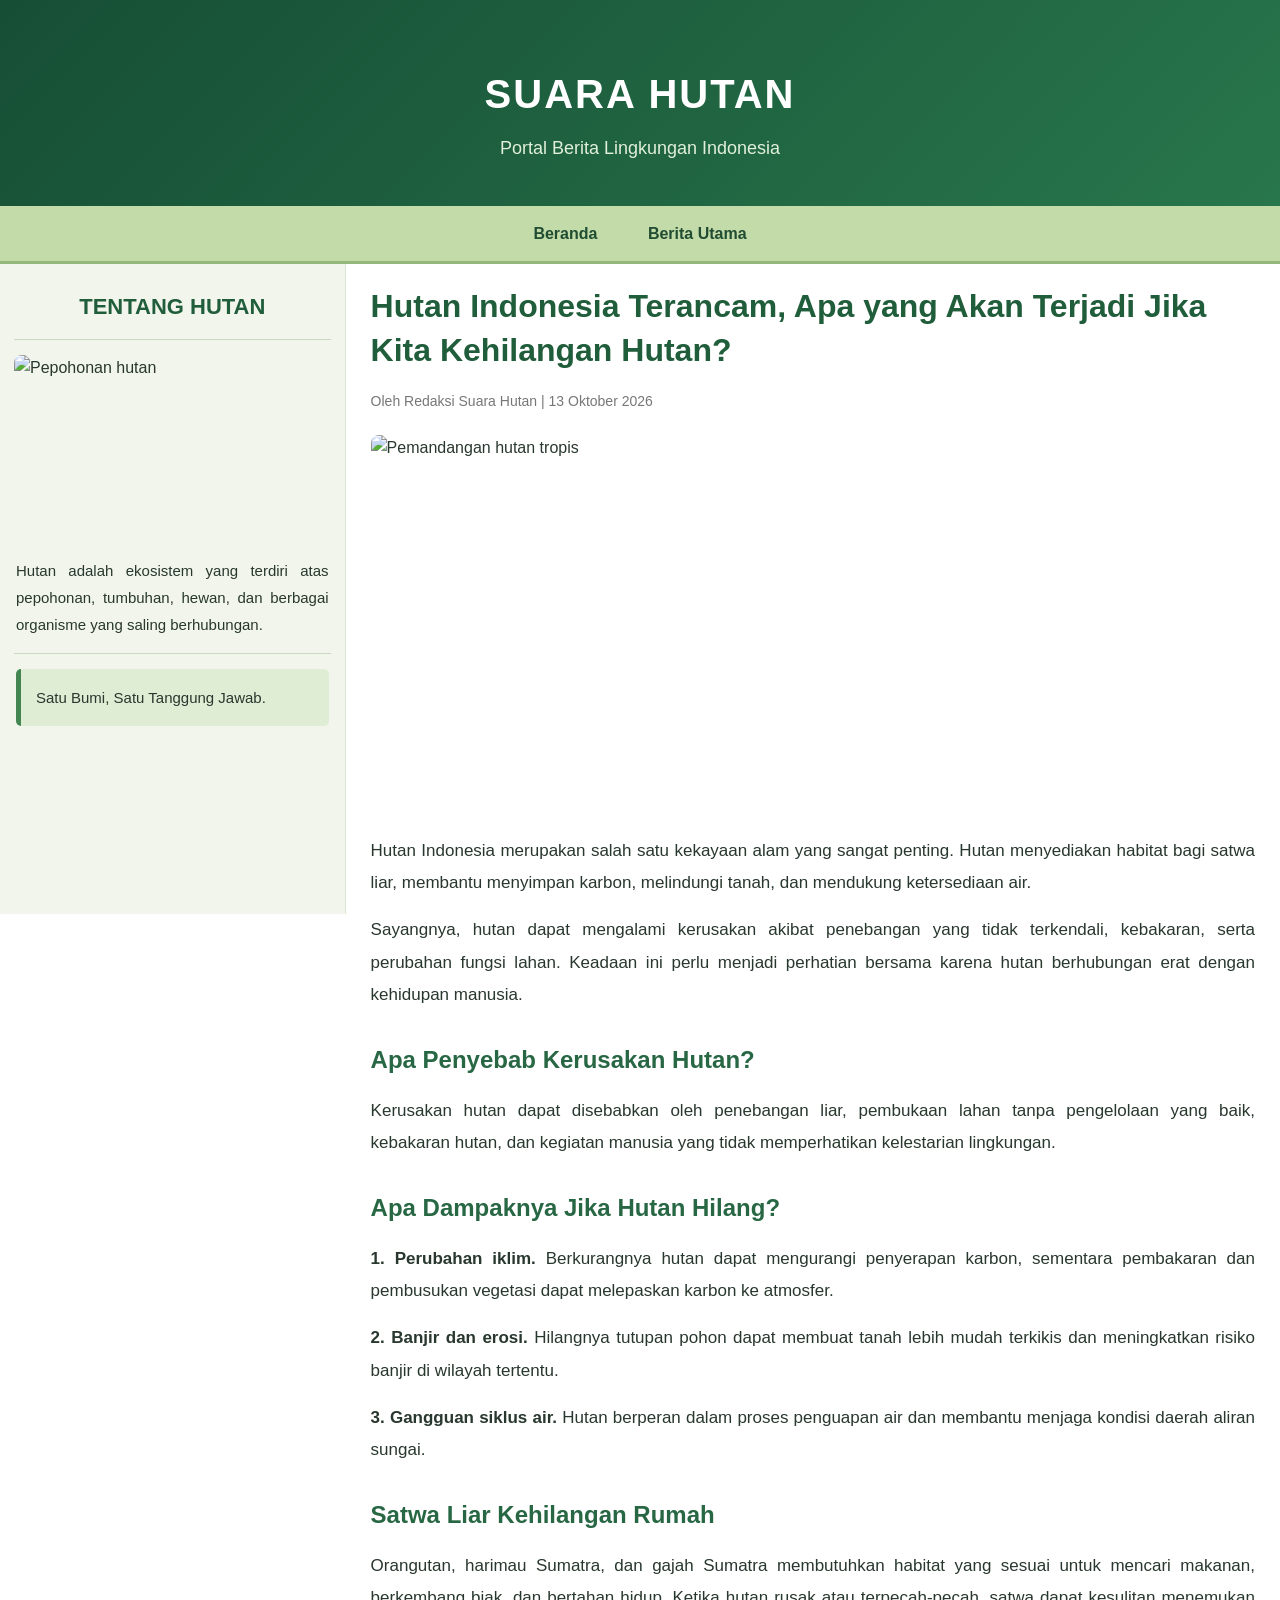
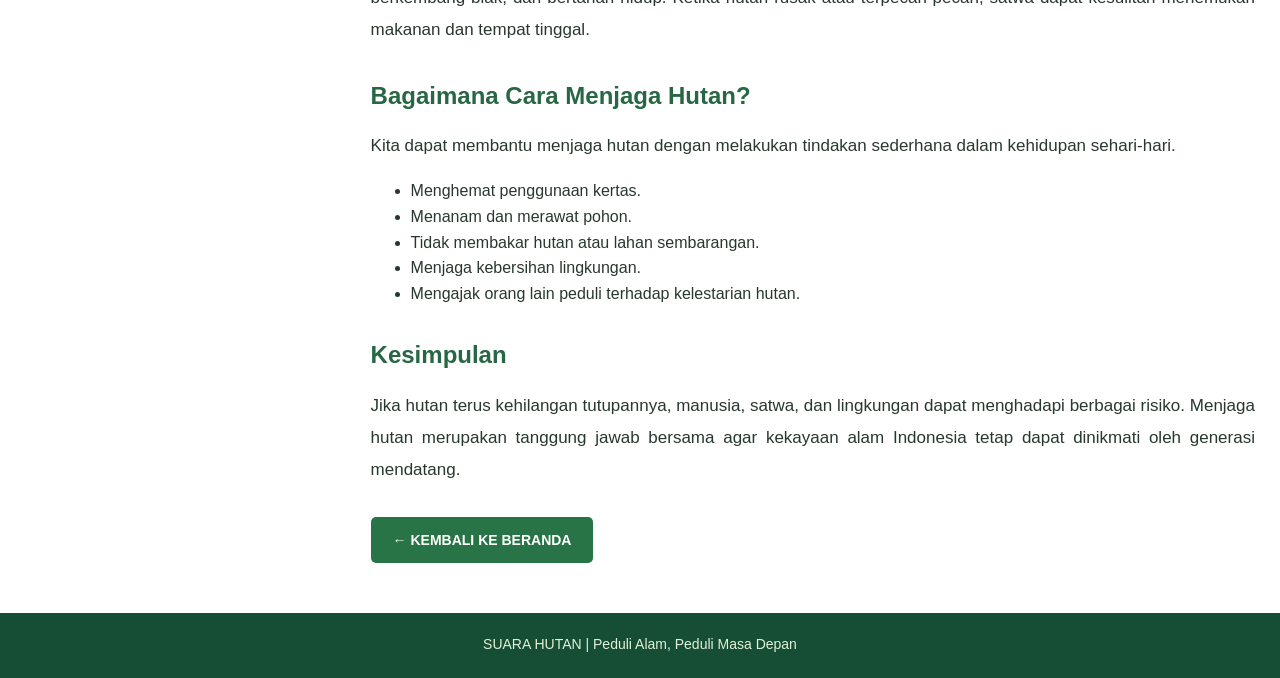
==== berita.html @ 2394ea95 "Add files via upload" ====
<!DOCTYPE html>
<html lang="id">
<head>
    <meta charset="UTF-8">
    <meta name="viewport" content="width=device-width, initial-scale=1.0">
    <title>Berita Hutan Indonesia - Suara Hutan</title>
    <link rel="stylesheet" href="style.css">
</head>
<body>

    <div class="kontainer">

        <div class="header">
            <h1>SUARA HUTAN</h1>
            <p>Portal Berita Lingkungan Indonesia</p>
        </div>

        <div class="menu">
            <a href="index.html">Beranda</a>
            <a href="berita.html">Berita Utama</a>
        </div>

        <div class="kiri">
            <h3 class="admin">TENTANG HUTAN</h3>
            <hr>

            <img class="samping"
            src="gambar/hutan-paling-tua-indonesia.avif"
            alt="Pepohonan hutan">

            <p>
                Hutan adalah ekosistem yang terdiri atas pepohonan,
                tumbuhan, hewan, dan berbagai organisme yang saling
                berhubungan.
            </p>

            <hr>

            <p class="pesan">
                Satu Bumi, Satu Tanggung Jawab.
            </p>

        </div>

        <div class="kanan">
            <h2>Hutan Indonesia Terancam, Apa yang Akan Terjadi Jika Kita Kehilangan Hutan?</h2>

            <p class="tanggal">
                Oleh Redaksi Suara Hutan | 13 Oktober 2026
            </p>

            <img class="gambar-besar"
            src="gambar/Hutan_2.jpg"
            alt="Pemandangan hutan tropis">

            <p>
                Hutan Indonesia merupakan salah satu kekayaan alam
                yang sangat penting. Hutan menyediakan habitat bagi
                satwa liar, membantu menyimpan karbon, melindungi
                tanah, dan mendukung ketersediaan air.
            </p>

            <p>
                Sayangnya, hutan dapat mengalami kerusakan akibat
                penebangan yang tidak terkendali, kebakaran, serta
                perubahan fungsi lahan. Keadaan ini perlu menjadi
                perhatian bersama karena hutan berhubungan erat
                dengan kehidupan manusia.
            </p>

            <h3 id="penyebab">Apa Penyebab Kerusakan Hutan?</h3>

            <p>
                Kerusakan hutan dapat disebabkan oleh penebangan
                liar, pembukaan lahan tanpa pengelolaan yang baik,
                kebakaran hutan, dan kegiatan manusia yang tidak
                memperhatikan kelestarian lingkungan.
            </p>

            <h3 id="dampak">Apa Dampaknya Jika Hutan Hilang?</h3>

            <p>
                <b>1. Perubahan iklim.</b> Berkurangnya hutan dapat
                mengurangi penyerapan karbon, sementara pembakaran
                dan pembusukan vegetasi dapat melepaskan karbon
                ke atmosfer.
            </p>

            <p>
                <b>2. Banjir dan erosi.</b> Hilangnya tutupan pohon
                dapat membuat tanah lebih mudah terkikis dan
                meningkatkan risiko banjir di wilayah tertentu.
            </p>

            <p>
                <b>3. Gangguan siklus air.</b> Hutan berperan dalam
                proses penguapan air dan membantu menjaga kondisi
                daerah aliran sungai.
            </p>

            <h3 id="satwa">Satwa Liar Kehilangan Rumah</h3>

            <p>
                Orangutan, harimau Sumatra, dan gajah Sumatra
                membutuhkan habitat yang sesuai untuk mencari
                makanan, berkembang biak, dan bertahan hidup.
                Ketika hutan rusak atau terpecah-pecah, satwa
                dapat kesulitan menemukan makanan dan tempat tinggal.
            </p>

            <h3 id="solusi">Bagaimana Cara Menjaga Hutan?</h3>

            <p>
                Kita dapat membantu menjaga hutan dengan melakukan
                tindakan sederhana dalam kehidupan sehari-hari.
            </p>

            <ul>
                <li>Menghemat penggunaan kertas.</li>
                <li>Menanam dan merawat pohon.</li>
                <li>Tidak membakar hutan atau lahan sembarangan.</li>
                <li>Menjaga kebersihan lingkungan.</li>
                <li>Mengajak orang lain peduli terhadap kelestarian hutan.</li>
            </ul>

            <h3>Kesimpulan</h3>

            <p>
                Jika hutan terus kehilangan tutupannya, manusia,
                satwa, dan lingkungan dapat menghadapi berbagai
                risiko. Menjaga hutan merupakan tanggung jawab
                bersama agar kekayaan alam Indonesia tetap dapat
                dinikmati oleh generasi mendatang.
            </p>

            <a class="tombol" href="index.html">
                ← KEMBALI KE BERANDA
            </a>
        </div>

        <div class="footer">
            <p>SUARA HUTAN | Peduli Alam, Peduli Masa Depan</p>
        </div>

    </div>

</body>
</html>
---- style.css ----
* {
    box-sizing: border-box;
}

body {
    background-color: #eef2e8;
    font-family: Arial, Helvetica, sans-serif;
    margin: 0;
    padding: 0;
    color: #29382e;
    line-height: 1.6;
}

.kontainer {
    background-color: white;
    width: 100%;
    max-width: none;
    margin: 0 auto;
    overflow: hidden;
    min-height: 100vh;
    box-shadow: 0 0 20px rgba(28, 65, 42, 0.10);
}

.header {
    width: 100%;
    min-height: 190px;
    background: linear-gradient(135deg, #164e35, #28764b);
    float: left;
    text-align: center;
    color: white;
    padding: 25px 15px;
}

.header h1 {
    padding-top: 10px;
    margin-bottom: 5px;
    font-size: 40px;
    letter-spacing: 2px;
}

.header p {
    text-align: center;
    color: #e1f0d9;
    font-size: 18px;
    margin-top: 8px;
}

.menu {
    width: 100%;
    min-height: 55px;
    background-color: #c3dba8;
    float: left;
    text-align: center;
    line-height: 55px;
    border-bottom: 3px solid #94b87b;
}

.menu a {
    display: inline-block;
    color: #204c32;
    text-decoration: none;
    font-weight: bold;
    margin: 0 18px;
    padding: 0 5px;
    transition: 0.3s;
}

.menu a:hover {
    color: #ffffff;
    background-color: #34764a;
}

.kiri {
    width: 27%;
    min-height: 650px;
    background-color: #f1f5eb;
    float: left;
    padding: 15px 14px 25px;
    border-right: 1px solid #dce7d3;
}

.kiri h3 {
    color: #205d3b;
    font-size: 22px;
    text-align: center;
    margin-top: 10px;
    margin-bottom: 15px;
}

.kiri h4 {
    margin: 15px 2px 8px;
    color: #286744;
    font-size: 18px;
}

.admin {
    font-family: Arial, Helvetica, sans-serif;
    text-align: center;
}

.kiri hr {
    border: 0;
    border-top: 1px solid #c9d9bf;
    margin: 15px 0;
}

img.samping {
    width: 100%;
    height: 190px;
    object-fit: cover;
    margin: 12px auto;
    display: block;
    border-radius: 8px;
}

.kiri p {
    text-align: justify;
    margin: 12px 2px;
    font-size: 15px;
    line-height: 1.8;
}

.kiri ul {
    padding-left: 25px;
    margin-right: 5px;
}

.kiri li {
    margin-bottom: 12px;
    font-size: 15px;
}

.kiri li a {
    color: #286744;
    text-decoration: none;
    transition: 0.2s;
}

.kiri li a:hover {
    color: #b66a24;
    text-decoration: underline;
}

.pesan {
    background-color: #e0edd5;
    padding: 15px;
    border-left: 5px solid #438653;
    border-radius: 5px;
    margin: 15px 0;
}

.kanan {
    width: 73%;
    min-height: 650px;
    background-color: #ffffff;
    float: left;
    padding: 10px 25px 35px;
}

.kanan h2 {
    color: #205d3b;
    font-size: 32px;
    line-height: 1.4;
    margin: 10px 0 15px;
}

.kanan h3 {
    text-align: left;
    color: #286744;
    font-size: 24px;
    margin: 30px 0 12px;
}

.kanan p {
    text-align: justify;
    margin: 15px 0;
    font-size: 17px;
    line-height: 1.9;
}

.kanan a {
    color: #287442;
    text-decoration: none;
}

.kanan a:hover {
    color: #b66a24;
    text-decoration: underline;
}

.label {
    display: inline-block;
    background-color: #e5efd9;
    color: #245c38;
    font-size: 13px;
    font-weight: bold;
    padding: 8px 14px;
    margin: 15px 0 8px;
    border-radius: 4px;
    letter-spacing: 0.5px;
}

.tanggal {
    color: #777777;
    font-size: 14px !important;
}

img.berita {
    width: 30%;
    max-width: 300px;
    height: 190px;
    object-fit: cover;
    float: left;
    margin: 8px 20px 12px 0;
    border-radius: 8px;
}

img.gambar-besar {
    width: 100%;
    max-width: 100%;
    height: 380px;
    object-fit: cover;
    display: block;
    margin: 20px auto;
    border-radius: 8px;
}

.tombol {
    display: inline-block;
    background-color: #287447;
    color: white !important;
    padding: 12px 22px;
    margin: 15px 0;
    font-size: 14px;
    font-weight: bold;
    text-decoration: none !important;
    border-radius: 5px;
    transition: 0.3s;
}

.tombol:hover {
    background-color: #174526;
    transform: translateY(-2px);
}

.footer {
    width: 100%;
    min-height: 65px;
    background-color: #164e35;
    float: left;
    color: white;
    text-align: center;
    padding: 10px 15px;
}

.footer p {
    font-size: 14px;
    text-align: center;
    padding: 5px;
    margin: 5px;
    color: #e1f0d9;
}

@media screen and (max-width: 900px) {
    .kiri {
        width: 30%;
    }

    .kanan {
        width: 70%;
        padding: 10px 18px 30px;
    }

    .kanan h2 {
        font-size: 27px;
    }

    img.gambar-besar {
        height: 300px;
    }

    .menu a {
        margin: 0 10px;
    }
}

@media screen and (max-width: 600px) {
    .header {
        min-height: 150px;
        padding: 20px 10px;
    }

    .header h1 {
        font-size: 28px;
        letter-spacing: 1px;
    }

    .header p {
        font-size: 15px;
    }

    .menu {
        line-height: normal;
        padding: 10px 5px;
    }

    .menu a {
        margin: 4px;
        padding: 7px;
        font-size: 13px;
    }

    .kiri,
    .kanan {
        width: 100%;
        float: left;
        min-height: auto;
    }

    .kiri {
        border-right: none;
        border-bottom: 1px solid #dce7d3;
        padding: 15px 20px;
    }

    .kanan {
        padding: 15px 18px 30px;
    }

    .kanan h2 {
        font-size: 25px;
    }

    .kanan h3 {
        font-size: 21px;
    }

    .kanan p {
        font-size: 15px;
    }

    img.samping {
        max-width: 400px;
        height: 200px;
    }

    img.berita {
        width: 100%;
        max-width: 100%;
        height: 220px;
        float: none;
        margin: 10px 0;
    }

    img.gambar-besar {
        width: 100%;
        height: auto;
    }
}
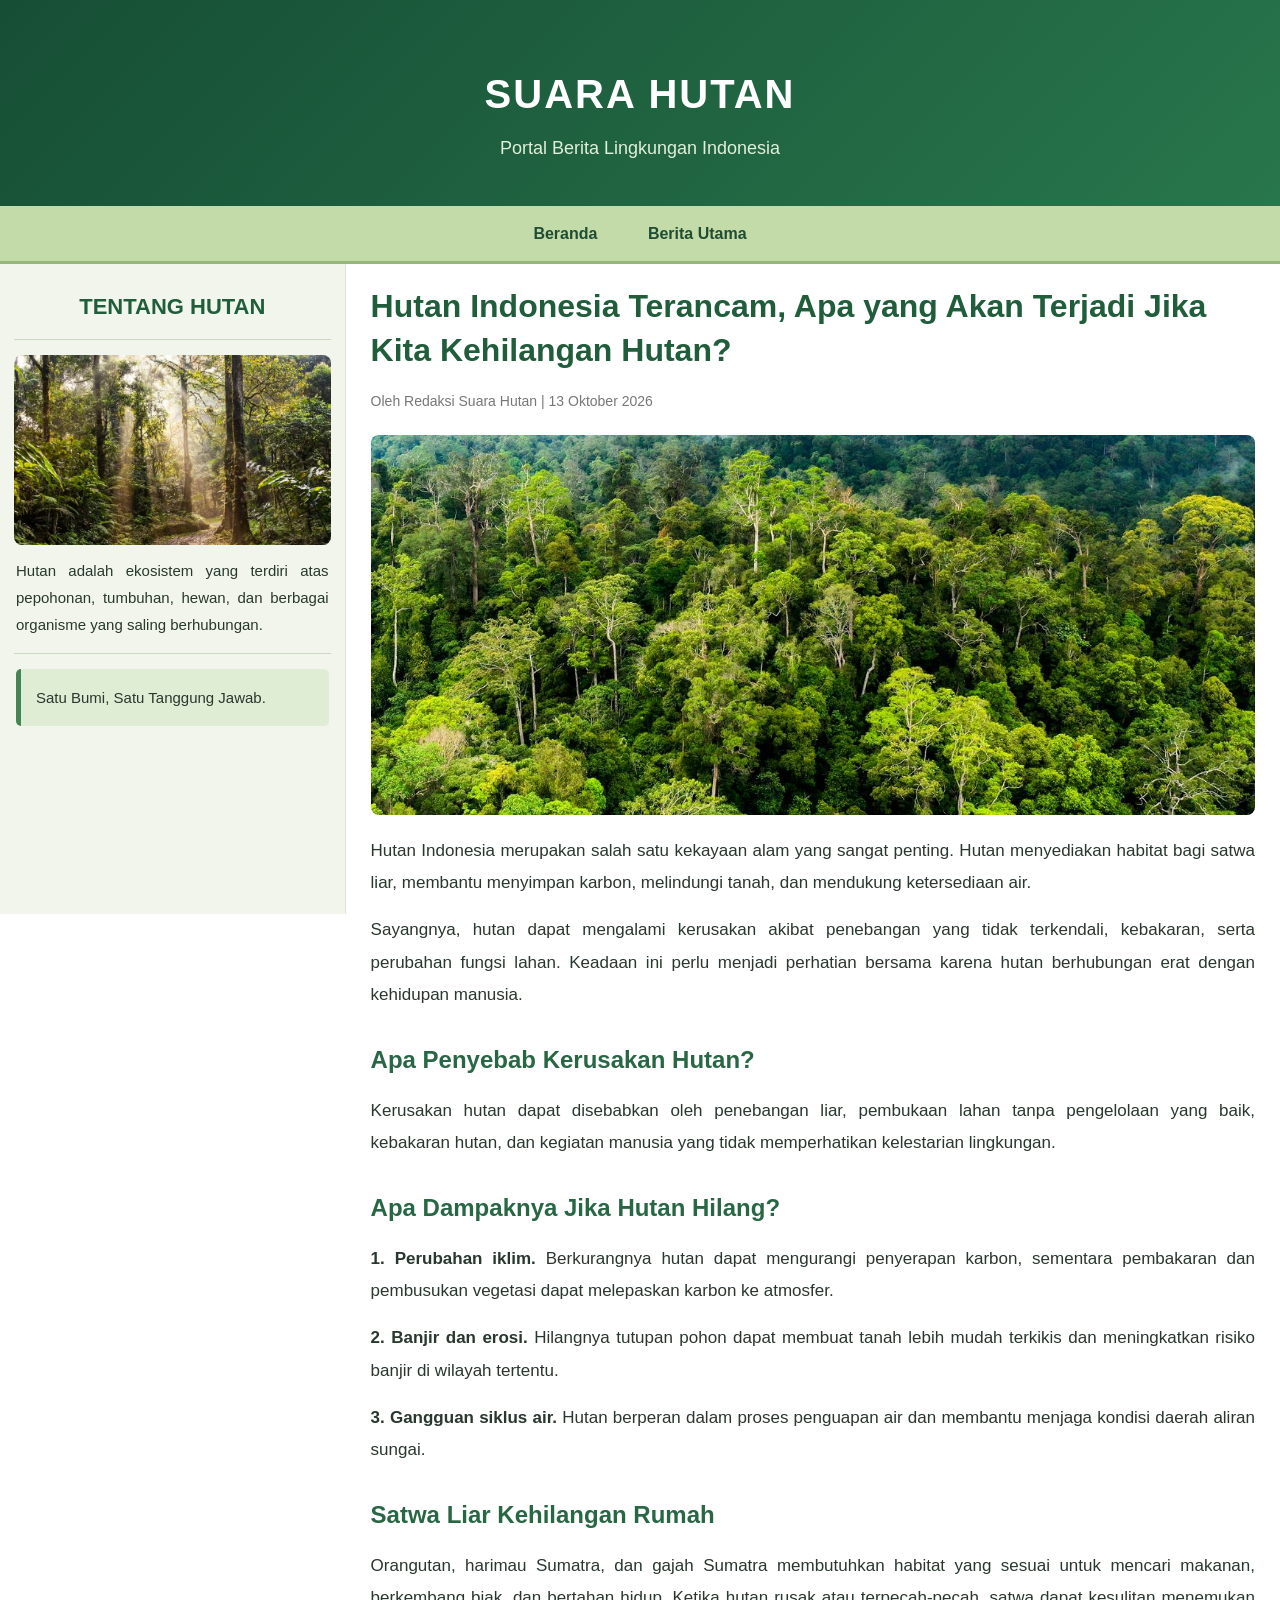
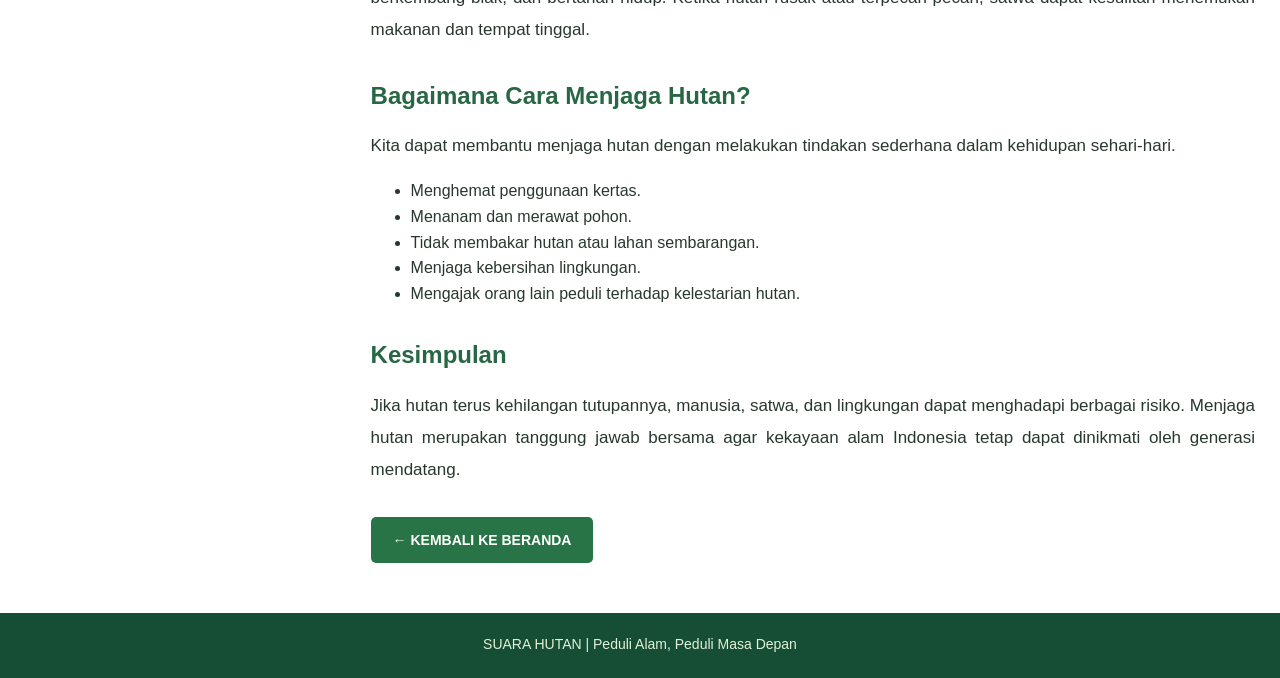
==== commit c4586905: "Update berita.html" ====
--- a/berita.html
+++ b/berita.html
@@ -25,7 +25,7 @@
             <hr>
 
             <img class="samping"
-            src="gambar/hutan-paling-tua-indonesia.avif"
+            src="hutan-paling-tua-indonesia.avif"
             alt="Pepohonan hutan">
 
             <p>
@@ -50,7 +50,7 @@
             </p>
 
             <img class="gambar-besar"
-            src="gambar/Hutan_2.jpg"
+            src="Hutan_2.jpg"
             alt="Pemandangan hutan tropis">
 
             <p>
